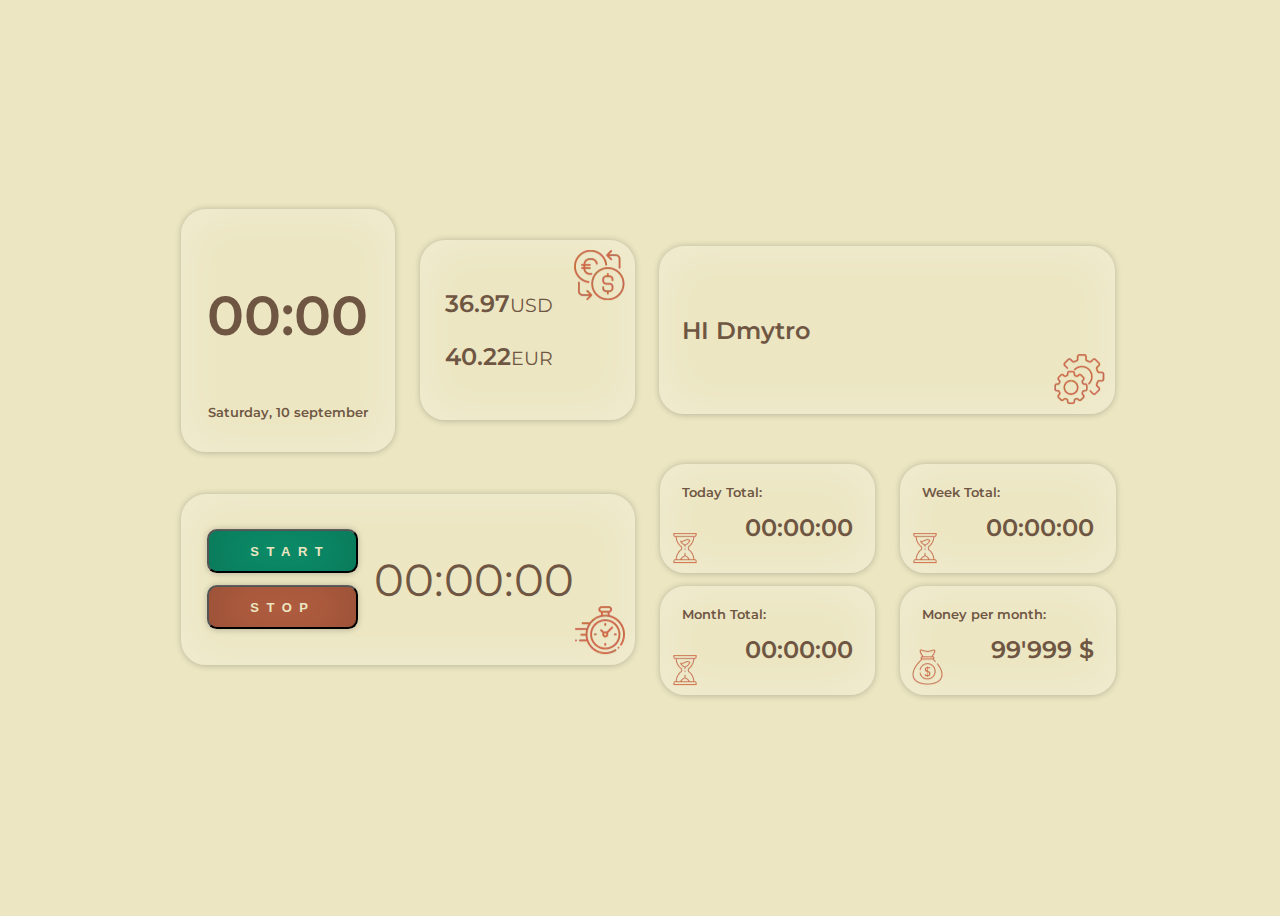
==== projects/dash/index.html @ 863b2b3f "new commit dash" ====
<!DOCTYPE html>
<html lang="en">
    <head>
    <meta charset="UTF-8">
    <meta http-equiv="X-UA-Compatible" content="IE=edge">
    <meta name="viewport" content="width=device-width, initial-scale=1.0">
    <link rel="stylesheet" href="/files/reset.css?_v=20220910190604">
    <link rel="stylesheet" href="css/style.min.css?_v=20220910190604">
    <title>Dash</title>
</head>
    <body>
        <header></header>
        <main>
            <section class="data">
                <div class="clock block">
                    <p>00:00</p>
                    <p>Saturday, 10 september</p>
                </div>
                <div class="currency block">
                    <p>36.97<span>USD</span></p>
                    <p>40.22<span>EUR</span></p>
                    <picture><source srcset="img/icons/currency.webp" type="image/webp"><img src="img/icons/currency.png" alt="currency"></picture>
                </div>
                <div class="greeting block">
                    <p>HI Dmytro</p>
                    <picture><source srcset="img/icons/settings.webp" type="image/webp"><img src="img/icons/settings.png" alt="gears"></picture>
                </div>
            </section>
            <section class="clockify_data">
                <div class="tracker block">
                    <div class="tracker__buttons">
                        <button type="button">START</button>
                        <button type="button">STOP</button>
                    </div>
                    <p>00:00:00</p>
                    <picture><source srcset="img/icons/timer.webp" type="image/webp"><img src="img/icons/timer.png" alt="timer"></picture>
                </div>
                <div class="total_data">
                    <div class="total_item block">
                        <p>Today Total:</p>
                        <p>00:00:00</p>
                        <picture><source srcset="img/icons/watch.webp" type="image/webp"><img src="img/icons/watch.png" alt="send_watch"></picture>
                    </div>
                    <div class="total_item block">
                        <p>Week Total:</p>
                        <p>00:00:00</p>
                        <picture><source srcset="img/icons/watch.webp" type="image/webp"><img src="img/icons/watch.png" alt="send_watch"></picture>
                    </div>
                    <div class="total_item block">
                        <p>Month Total:</p>
                        <p>00:00:00</p>
                        <picture><source srcset="img/icons/watch.webp" type="image/webp"><img src="img/icons/watch.png" alt="send_watch"></picture>
                    </div>
                    <div class="total_item block">
                        <p>Money per month:</p>
                        <p>99'999 <span>$</span></p>
                        <picture><source srcset="img/icons/money-bag.webp" type="image/webp"><img src="img/icons/money-bag.png" alt="send_watch"></picture>
                    </div>

                </div>
            </section>
            <section class="weather"></section>
        </main>
        <footer></footer>
        <script src="js/app.min.js?_v=20220910190604"></script>
    </body>
</html>
---- projects/dash/css/style.min.css ----
@font-face{font-family:Montserrat;font-display:swap;src:url(../fonts/Montserrat-Regular.woff2) format("woff2"),url(../fonts/Montserrat-Regular.woff) format("woff");font-weight:400;font-style:normal}@font-face{font-family:Montserrat;font-display:swap;src:url(../fonts/Montserrat-SemiBold.woff2) format("woff2"),url(../fonts/Montserrat-SemiBold.woff) format("woff");font-weight:600;font-style:normal}*{-webkit-box-sizing:border-box;box-sizing:border-box}body{font-family:Montserrat;font-weight:600;width:100%;height:100vh;background-color:#ece6c2;color:#6f5643;position:relative}.container{width:100%;max-width:1090px;padding:0 15px;margin:0 auto}button{width:151px;padding:12.5px 41px;font-weight:600;font-size:13px;text-align:center;letter-spacing:7.5px;color:#ece6c2;background:#0da077;-webkit-box-shadow:0 0 6px rgba(0,0,0,.21),inset 0 0 59px rgba(0,0,0,.3);box-shadow:0 0 6px rgba(0,0,0,.21),inset 0 0 59px rgba(0,0,0,.3);border-radius:10px}button:active{-webkit-box-shadow:0 7px 7px rgba(0,0,0,.25);box-shadow:0 7px 7px rgba(0,0,0,.25)}main{position:absolute;width:962px;top:50%;left:50%;-webkit-transform:translate(-50%,-50%);-ms-transform:translate(-50%,-50%);transform:translate(-50%,-50%)}.block{width:22.98%;padding:5px;border-radius:25px;-webkit-box-shadow:0 0 6px rgba(0,0,0,.21),inset 0 0 50px rgba(255,255,255,.3);box-shadow:0 0 6px rgba(0,0,0,.21),inset 0 0 50px rgba(255,255,255,.3)}.clockify_data,.data,.weather{padding:15px 13.5px 6px 13.5px}img{position:absolute;bottom:10px;right:10px}.data{display:-webkit-box;display:-ms-flexbox;display:flex;-webkit-box-pack:justify;-ms-flex-pack:justify;justify-content:space-between;-webkit-box-align:center;-ms-flex-align:center;align-items:center}.data .clock{padding:1.97% 2.78% 1.97% 2.71%}.data .clock p{font-size:55px;text-align:center}.data .clock p:last-child{font-size:13px}.data .currency{position:relative;padding:2.67%}.data .currency p{font-size:24px}.data .currency p span{font-weight:400;font-size:19px}.data .currency p:nth-child(2){margin-top:13px}.data .currency img{top:10px}.data .greeting{position:relative;width:48.78%;padding:4.86% 2.38%}.data .greeting p{font-size:24px}.clockify_data{display:-webkit-box;display:-ms-flexbox;display:flex;-webkit-box-pack:justify;-ms-flex-pack:justify;justify-content:space-between;-webkit-box-align:center;-ms-flex-align:center;align-items:center;padding-top:6px}.clockify_data .tracker{position:relative;width:48.61%;padding:13px 45px 13px 26.87px;display:-webkit-box;display:-ms-flexbox;display:flex;-webkit-box-pack:justify;-ms-flex-pack:justify;justify-content:space-between;-webkit-box-align:center;-ms-flex-align:center;align-items:center;margin:10px 0}.clockify_data .tracker .tracker__buttons{display:-webkit-box;display:-ms-flexbox;display:flex;-webkit-box-orient:vertical;-webkit-box-direction:normal;-ms-flex-direction:column;flex-direction:column}.clockify_data .tracker .tracker__buttons button:last-child{margin-top:12px;background-color:#cc6b49}.clockify_data .tracker p{font-weight:400;font-size:45px}.clockify_data .total_data{width:48.77%;display:-webkit-box;display:-ms-flexbox;display:flex;-webkit-box-pack:justify;-ms-flex-pack:justify;justify-content:space-between;-ms-flex-wrap:wrap;flex-wrap:wrap;gap:13px}.clockify_data .total_data .total_item{position:relative;min-width:47.33%;padding:7px 22px}.clockify_data .total_data .total_item p{font-size:13px}.clockify_data .total_data .total_item p:nth-child(2){margin-top:11px;text-align:right;font-size:24px}.clockify_data .total_data .total_item img{left:10px}
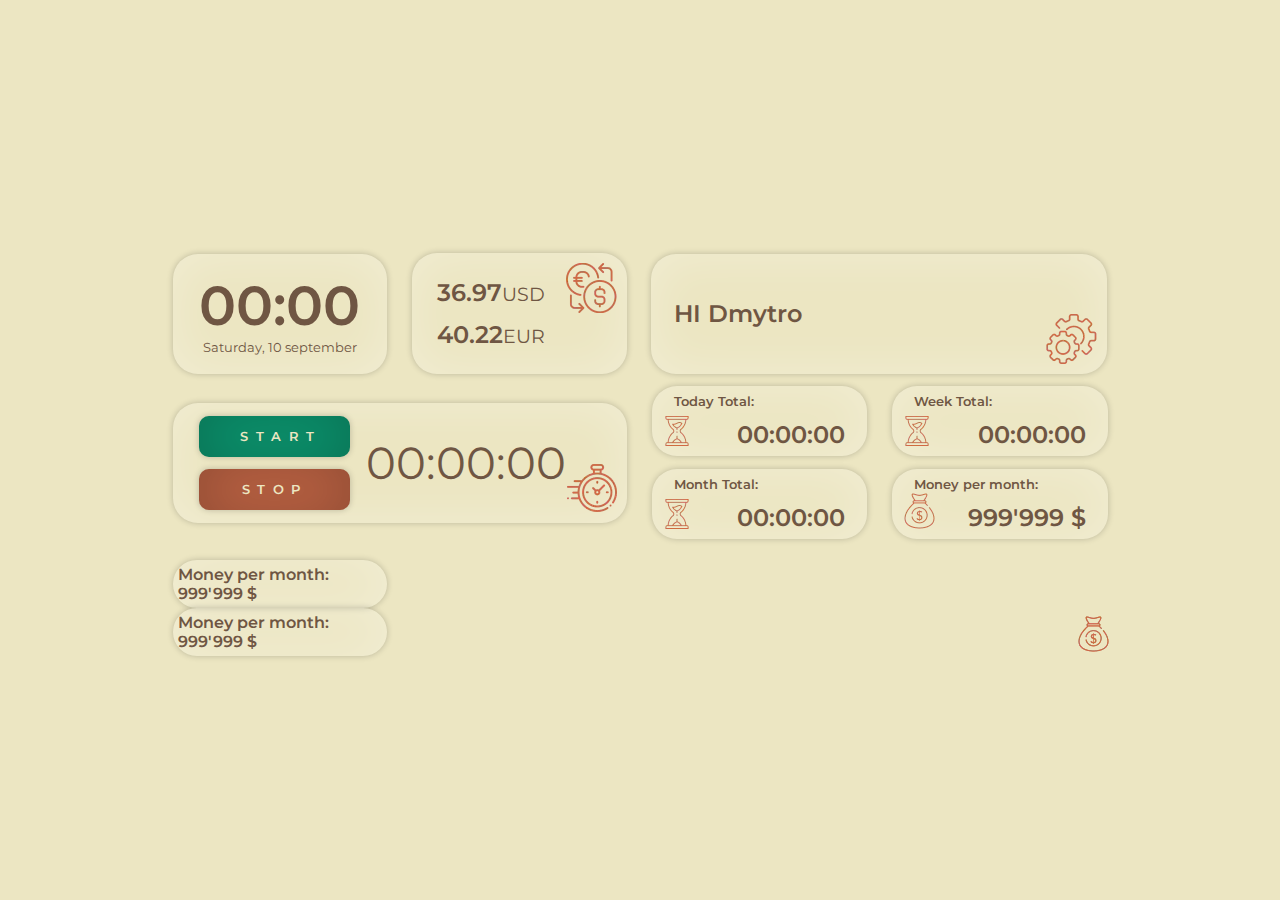
==== commit f838df9a: "new" ====
--- a/projects/dash/index.html
+++ b/projects/dash/index.html
@@ -4,8 +4,8 @@
     <meta charset="UTF-8">
     <meta http-equiv="X-UA-Compatible" content="IE=edge">
     <meta name="viewport" content="width=device-width, initial-scale=1.0">
-    <link rel="stylesheet" href="/files/reset.css?_v=20220910190604">
-    <link rel="stylesheet" href="css/style.min.css?_v=20220910190604">
+    <link rel="stylesheet" href="/files/reset.css">
+    <link rel="stylesheet" href="css/style.css">
     <title>Dash</title>
 </head>
     <body>
@@ -53,16 +53,27 @@
                     </div>
                     <div class="total_item block">
                         <p>Money per month:</p>
-                        <p>99'999 <span>$</span></p>
+                        <p>999'999 <span>$</span></p>
                         <picture><source srcset="img/icons/money-bag.webp" type="image/webp"><img src="img/icons/money-bag.png" alt="send_watch"></picture>
                     </div>
 
                 </div>
             </section>
-            <section class="weather"></section>
+            <section class="weather">
+                <div class="total_item block">
+                    <p>Money per month:</p>
+                    <p>999'999 <span>$</span></p>
+                    <picture><source srcset="img/icons/money-bag.webp" type="image/webp"><img src="img/icons/money-bag.png" alt="send_watch"></picture>
+                </div>
+                <div class="total_item block">
+                    <p>Money per month:</p>
+                    <p>999'999 <span>$</span></p>
+                    <picture><source srcset="img/icons/money-bag.webp" type="image/webp"><img src="img/icons/money-bag.png" alt="send_watch"></picture>
+                </div>                 
+            </section>
         </main>
         <footer></footer>
-        <script src="js/app.min.js?_v=20220910190604"></script>
+        <script src="js/app.min.js?_v=20220910194138"></script>
     </body>
 </html>
 
--- a/projects/dash/css/style.css
+++ b/projects/dash/css/style.css
@@ -0,0 +1,310 @@
+@font-face {
+  font-family: Montserrat;
+  font-display: swap;
+  src: url("../fonts/Montserrat-Regular.woff2") format("woff2"), url("../fonts/Montserrat-Regular.woff") format("woff");
+  font-weight: 400;
+  font-style: normal;
+}
+
+@font-face {
+  font-family: Montserrat;
+  font-display: swap;
+  src: url("../fonts/Montserrat-SemiBold.woff2") format("woff2"), url("../fonts/Montserrat-SemiBold.woff") format("woff");
+  font-weight: 600;
+  font-style: normal;
+}
+
+/***
+    The new CSS reset - version 1.7.3 (last updated 7.8.2022)
+    GitHub page: https://github.com/elad2412/the-new-css-reset
+***/
+
+/*
+    Remove all the styles of the "User-Agent-Stylesheet", except for the 'display' property
+    - The "symbol *" part is to solve Firefox SVG sprite bug
+ */
+ *:where(:not(html, iframe, canvas, img, svg, video, audio):not(svg *, symbol *)) {
+  all: unset;
+  display: revert;
+}
+
+/* Preferred box-sizing value */
+*,
+*::before,
+*::after {
+  box-sizing: border-box;
+}
+
+/* Reapply the pointer cursor for anchor tags */
+a, button {
+  cursor: revert;
+}
+
+/* Remove list styles (bullets/numbers) */
+ol, ul, menu {
+  list-style: none;
+}
+
+/* For images to not be able to exceed their container */
+img {
+  max-width: 100%;
+}
+
+/* removes spacing between cells in tables */
+table {
+  border-collapse: collapse;
+}
+
+/* Safari - solving issue when using user-select:none on the <body> text input doesn't working */
+input, textarea {
+  -webkit-user-select: auto;
+}
+
+/* revert the 'white-space' property for textarea elements on Safari */
+textarea {
+  white-space: revert;
+}
+
+/* minimum style to allow to style meter element */
+meter {
+  -webkit-appearance: revert;
+  appearance: revert;
+}
+
+/* reset default text opacity of input placeholder */
+::placeholder {
+  color: unset;
+}
+
+/* fix the feature of 'hidden' attribute.
+ display:revert; revert to element instead of attribute */
+:where([hidden]) {
+  display: none;
+}
+
+/* revert for bug in Chromium browsers
+ - fix for the content editable attribute will work properly.
+ - webkit-user-select: auto; added for Safari in case of using user-select:none on wrapper element*/
+:where([contenteditable]:not([contenteditable="false"])) {
+  -moz-user-modify: read-write;
+  -webkit-user-modify: read-write;
+  overflow-wrap: break-word;
+  -webkit-line-break: after-white-space;
+  -webkit-user-select: auto;
+}
+
+/* apply back the draggable feature - exist only in Chromium and Safari */
+:where([draggable="true"]) {
+  -webkit-user-drag: element;
+}
+
+* {
+  -webkit-box-sizing: border-box;
+          box-sizing: border-box;
+}
+
+body {
+  font-family: "Montserrat";
+  font-weight: 600;
+  width: 100%;
+  height: 100vh;
+  background-color: #ECE6C2;
+  color: #6F5643;
+  position: relative;
+}
+
+.container {
+  width: 100%;
+  max-width: 1090px;
+  padding: 0 15px;
+  margin: 0 auto;
+}
+
+button {
+  width: 151px;
+  padding: 12.5px 41px;
+  font-weight: 600;
+  font-size: 13px;
+  text-align: center;
+  letter-spacing: 7.5px;
+  color: #ECE6C2;
+  background: #0DA077;
+  -webkit-box-shadow: 0px 0px 6px rgba(0, 0, 0, 0.21), inset 0px 0px 59px rgba(0, 0, 0, 0.3);
+          box-shadow: 0px 0px 6px rgba(0, 0, 0, 0.21), inset 0px 0px 59px rgba(0, 0, 0, 0.3);
+  border-radius: 10px;
+}
+
+button:active {
+  -webkit-box-shadow: 0px 7px 7px rgba(0, 0, 0, 0.25);
+          box-shadow: 0px 7px 7px rgba(0, 0, 0, 0.25);
+}
+
+main {
+  position: absolute;
+  width: 962px;
+  top: 50%;
+  left: 50%;
+  -webkit-transform: translate(-50%, -50%);
+      -ms-transform: translate(-50%, -50%);
+          transform: translate(-50%, -50%);
+}
+
+.block {
+  width: 22.98%;
+  padding: 5px;
+  border-radius: 25px;
+  -webkit-box-shadow: 0px 0px 6px rgba(0, 0, 0, 0.21), inset 0px 0px 50px rgba(255, 255, 255, 0.3);
+          box-shadow: 0px 0px 6px rgba(0, 0, 0, 0.21), inset 0px 0px 50px rgba(255, 255, 255, 0.3);
+}
+
+.data,
+.clockify_data,
+.weather {
+  padding: 15px 13.5px 6px 13.5px;
+}
+
+img {
+  position: absolute;
+  bottom: 10px;
+  right: 10px;
+}
+
+.data {
+  display: -webkit-box;
+  display: -ms-flexbox;
+  display: flex;
+  -webkit-box-pack: justify;
+      -ms-flex-pack: justify;
+          justify-content: space-between;
+  -webkit-box-align: center;
+      -ms-flex-align: center;
+          align-items: center;
+}
+
+.data .clock {
+  padding: 18.5px 24.5px;
+}
+
+.data .clock p {
+  font-size: 55px;
+  text-align: center;
+}
+
+.data .clock p:last-child {
+  font-size: 13px;
+  font-weight: 400;
+}
+
+.data .currency {
+  position: relative;
+  padding: 25px;
+}
+
+.data .currency p {
+  font-size: 24px;
+}
+
+.data .currency p span {
+  font-weight: 400;
+  font-size: 19px;
+}
+
+.data .currency p:nth-child(2) {
+  margin-top: 13px;
+}
+
+.data .currency img {
+  top: 10px;
+}
+
+.data .greeting {
+  position: relative;
+  width: 48.78%;
+  padding: 45.5px 22.25px;
+}
+
+.data .greeting p {
+  font-size: 24px;
+}
+
+.clockify_data {
+  display: -webkit-box;
+  display: -ms-flexbox;
+  display: flex;
+  -webkit-box-pack: justify;
+      -ms-flex-pack: justify;
+          justify-content: space-between;
+  -webkit-box-align: center;
+      -ms-flex-align: center;
+          align-items: center;
+  padding-top: 6px;
+}
+
+.clockify_data .tracker {
+  position: relative;
+  width: 48.61%;
+  padding: 13px 45px 13px 26.87px;
+  display: -webkit-box;
+  display: -ms-flexbox;
+  display: flex;
+  -webkit-box-pack: justify;
+      -ms-flex-pack: justify;
+          justify-content: space-between;
+  -webkit-box-align: center;
+      -ms-flex-align: center;
+          align-items: center;
+  margin: 10px 0;
+}
+
+.clockify_data .tracker .tracker__buttons {
+  display: -webkit-box;
+  display: -ms-flexbox;
+  display: flex;
+  -webkit-box-orient: vertical;
+  -webkit-box-direction: normal;
+      -ms-flex-direction: column;
+          flex-direction: column;
+}
+
+.clockify_data .tracker .tracker__buttons button:last-child {
+  margin-top: 12px;
+  background-color: #CC6B49;
+}
+
+.clockify_data .tracker p {
+  font-weight: 400;
+  font-size: 45px;
+}
+
+.clockify_data .total_data {
+  width: 48.77%;
+  display: -webkit-box;
+  display: -ms-flexbox;
+  display: flex;
+  -webkit-box-pack: justify;
+      -ms-flex-pack: justify;
+          justify-content: space-between;
+  -ms-flex-wrap: wrap;
+      flex-wrap: wrap;
+  gap: 13px;
+}
+
+.clockify_data .total_data .total_item {
+  position: relative;
+  min-width: 47.33%;
+  padding: 7px 22px;
+}
+
+.clockify_data .total_data .total_item p {
+  font-size: 13px;
+}
+
+.clockify_data .total_data .total_item p:nth-child(2) {
+  margin-top: 11px;
+  text-align: right;
+  font-size: 24px;
+}
+
+.clockify_data .total_data .total_item img {
+  left: 10px;
+}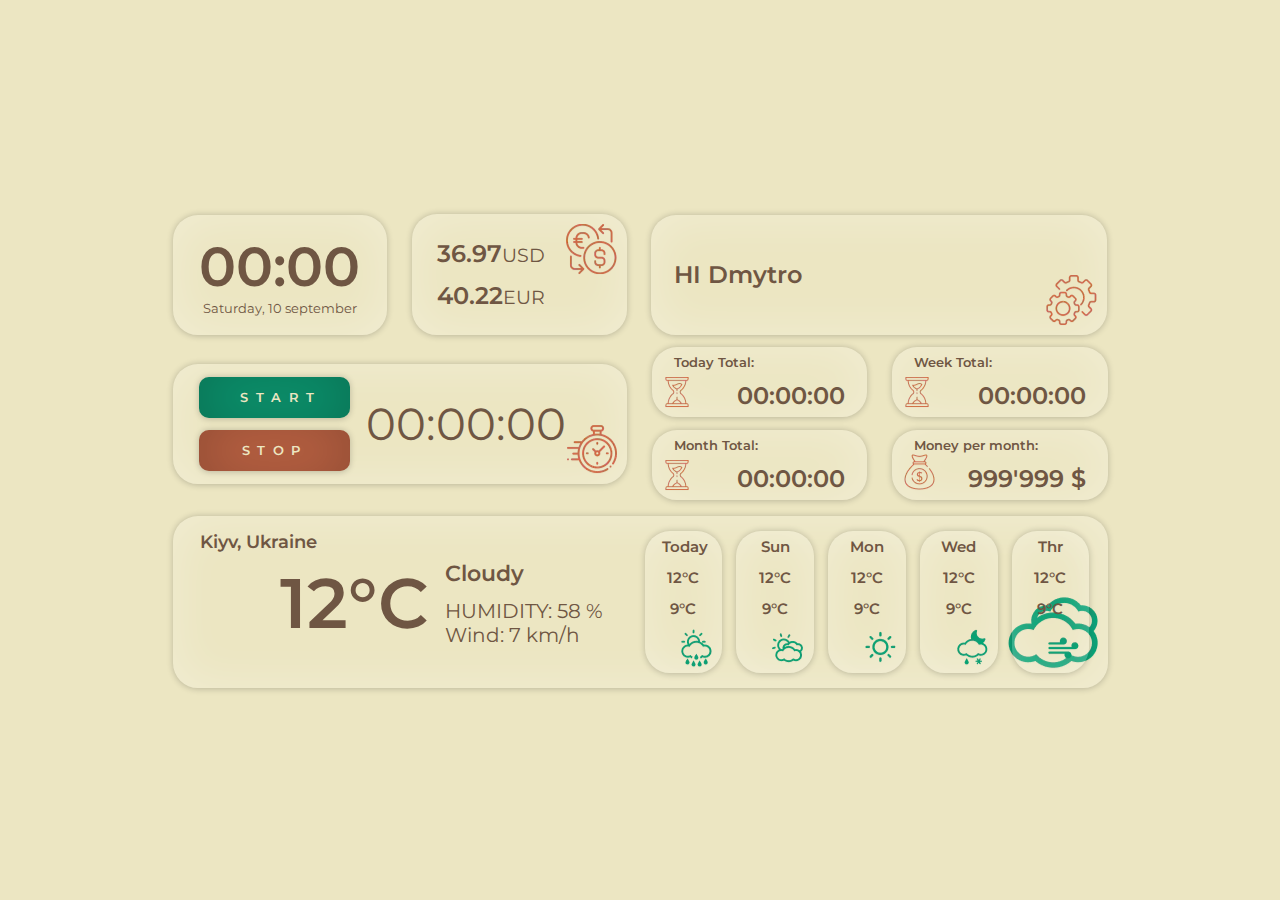
==== commit c13a24c8: "Add files via upload" ====
--- a/projects/dash/index.html
+++ b/projects/dash/index.html
@@ -4,11 +4,48 @@
     <meta charset="UTF-8">
     <meta http-equiv="X-UA-Compatible" content="IE=edge">
     <meta name="viewport" content="width=device-width, initial-scale=1.0">
-    <link rel="stylesheet" href="/files/reset.css">
-    <link rel="stylesheet" href="css/style.css">
+    <link rel="stylesheet" href="css/style.min.css?_v=20220913010704">
     <title>Dash</title>
 </head>
     <body>
+        <style>
+            *:where(:not(iframe, canvas, img, svg, video):not(svg *, symbol *)) {
+            all: unset;
+            display: revert;
+            }
+            *,
+            *::before,
+            *::after {
+            box-sizing: border-box;
+            }
+            a {
+            cursor: revert;
+            }
+            ol, ul, menu {
+            list-style: none;
+            }
+            img {
+            max-width: 100%;
+            }
+            table {
+            border-collapse: collapse;
+            }
+            textarea {
+            white-space: revert;
+            }
+            :where([hidden]){
+            display:none;
+            }
+            :where([contenteditable]){
+            -moz-user-modify: read-write;
+            -webkit-user-modify: read-write;
+            overflow-wrap: break-word;
+            -webkit-line-break: after-white-space;
+            }
+            :where([draggable="true"]) {
+            -webkit-user-drag: element;
+            }
+        </style>
         <header></header>
         <main>
             <section class="data">
@@ -56,24 +93,59 @@
                         <p>999'999 <span>$</span></p>
                         <picture><source srcset="img/icons/money-bag.webp" type="image/webp"><img src="img/icons/money-bag.png" alt="send_watch"></picture>
                     </div>
-
                 </div>
             </section>
-            <section class="weather">
-                <div class="total_item block">
-                    <p>Money per month:</p>
-                    <p>999'999 <span>$</span></p>
-                    <picture><source srcset="img/icons/money-bag.webp" type="image/webp"><img src="img/icons/money-bag.png" alt="send_watch"></picture>
-                </div>
-                <div class="total_item block">
-                    <p>Money per month:</p>
-                    <p>999'999 <span>$</span></p>
-                    <picture><source srcset="img/icons/money-bag.webp" type="image/webp"><img src="img/icons/money-bag.png" alt="send_watch"></picture>
-                </div>                 
+            <section class="third_row">
+                <section class="weather block">
+                    <picture><source srcset="img/weather_icons/clouds.webp" type="image/webp"><img src="img/weather_icons/clouds.png" alt=""></picture>
+                   <div class="weather_current">
+                        <p class="weather_location">Kiyv, Ukraine</p>
+                        <div class="weather_data_wrapper">
+                            <p>12°C</p>
+                            <div class="weather_current_data">
+                                <p>Cloudy</p>
+                                <p>HUMIDITY: 58 %</p>
+                                <p>Wind: 7 km/h</p>
+                            </div>
+                        </div>
+                    </div>
+                   <div class="weather_forecast">
+                        <div class="weather_day block">
+                            <p class="title">Today</p>
+                            <p class="max">12°C</p>
+                            <p class="min">9°C</p>
+                            <picture><source srcset="img/weather_icons/sun_rain_clouds.webp" type="image/webp"><img src="img/weather_icons/sun_rain_clouds.png" alt="sun_rain_clouds"></picture>
+                        </div>
+                        <div class="weather_day block">
+                            <p class="title">Sun</p>
+                            <p class="max">12°C</p>
+                            <p class="min">9°C</p>
+                            <picture><source srcset="img/weather_icons/sun_cluds.webp" type="image/webp"><img src="img/weather_icons/sun_cluds.png" alt="sun_cluds"></picture>
+                        </div>
+                        <div class="weather_day block">
+                            <p class="title">Mon</p>
+                            <p class="max">12°C</p>
+                            <p class="min">9°C</p>
+                            <picture><source srcset="img/weather_icons/sun.webp" type="image/webp"><img src="img/weather_icons/sun.png" alt="sun"></picture>
+                        </div>
+                        <div class="weather_day block">
+                            <p class="title">Wed</p>
+                            <p class="max">12°C</p>
+                            <p class="min">9°C</p>
+                            <picture><source srcset="img/weather_icons/rain_snow_moon.webp" type="image/webp"><img src="img/weather_icons/rain_snow_moon.png" alt="rain_snow_moon"></picture>
+                        </div>
+                        <div class="weather_day block">
+                            <p class="title">Thr</p>
+                            <p class="max">12°C</p>
+                            <p class="min">9°C</p>
+                            <picture><source srcset="img/weather_icons/wind.webp" type="image/webp"><img src="img/weather_icons/wind.png" alt="wind"></picture>
+                        </div>
+                   </div>
+                </section>
             </section>
         </main>
         <footer></footer>
-        <script src="js/app.min.js?_v=20220910194138"></script>
+        <script src="js/app.min.js?_v=20220913010704"></script>
     </body>
 </html>
 
--- a/projects/dash/css/style.min.css
+++ b/projects/dash/css/style.min.css
@@ -0,0 +1 @@
+@font-face{font-family:Montserrat;font-display:swap;src:url(../fonts/Montserrat-Regular.woff2) format("woff2"),url(../fonts/Montserrat-Regular.woff) format("woff");font-weight:400;font-style:normal}@font-face{font-family:Montserrat;font-display:swap;src:url(../fonts/Montserrat-SemiBold.woff2) format("woff2"),url(../fonts/Montserrat-SemiBold.woff) format("woff");font-weight:600;font-style:normal}*{-webkit-box-sizing:border-box;box-sizing:border-box}body{font-family:Montserrat;font-weight:600;width:100%;height:100vh;background-color:#ece6c2;color:#6f5643;position:relative}.container{width:100%;max-width:1090px;padding:0 15px;margin:0 auto}button{width:151px;padding:12.5px 41px;font-weight:600;font-size:13px;text-align:center;letter-spacing:7.5px;color:#ece6c2;background:#0da077;-webkit-box-shadow:0 0 6px rgba(0,0,0,.21),inset 0 0 59px rgba(0,0,0,.3);box-shadow:0 0 6px rgba(0,0,0,.21),inset 0 0 59px rgba(0,0,0,.3);border-radius:10px}button:active{-webkit-box-shadow:0 7px 7px rgba(0,0,0,.25);box-shadow:0 7px 7px rgba(0,0,0,.25)}main{position:absolute;width:962px;top:50%;left:50%;-webkit-transform:translate(-50%,-50%);-ms-transform:translate(-50%,-50%);transform:translate(-50%,-50%)}.block{width:22.98%;padding:5px;border-radius:25px;-webkit-box-shadow:0 0 6px rgba(0,0,0,.21),inset 0 0 50px rgba(255,255,255,.3);box-shadow:0 0 6px rgba(0,0,0,.21),inset 0 0 50px rgba(255,255,255,.3)}.clockify_data,.data,.weather{padding:15px 13.5px 6px 13.5px}img{position:absolute;bottom:10px;right:10px}.data{display:-webkit-box;display:-ms-flexbox;display:flex;-webkit-box-pack:justify;-ms-flex-pack:justify;justify-content:space-between;-webkit-box-align:center;-ms-flex-align:center;align-items:center}.data .clock{padding:18.5px 24.5px}.data .clock p{font-size:55px;text-align:center}.data .clock p:last-child{font-size:13px;font-weight:400}.data .currency{position:relative;padding:25px}.data .currency p{font-size:24px}.data .currency p span{font-weight:400;font-size:19px}.data .currency p:nth-child(2){margin-top:13px}.data .currency img{top:10px}.data .greeting{position:relative;width:48.78%;padding:45.5px 22.25px}.data .greeting p{font-size:24px}.clockify_data{display:-webkit-box;display:-ms-flexbox;display:flex;-webkit-box-pack:justify;-ms-flex-pack:justify;justify-content:space-between;-webkit-box-align:center;-ms-flex-align:center;align-items:center;padding-top:6px}.clockify_data .tracker{position:relative;width:48.61%;padding:13px 45px 13px 26.87px;display:-webkit-box;display:-ms-flexbox;display:flex;-webkit-box-pack:justify;-ms-flex-pack:justify;justify-content:space-between;-webkit-box-align:center;-ms-flex-align:center;align-items:center;margin:10px 0}.clockify_data .tracker .tracker__buttons{display:-webkit-box;display:-ms-flexbox;display:flex;-webkit-box-orient:vertical;-webkit-box-direction:normal;-ms-flex-direction:column;flex-direction:column}.clockify_data .tracker .tracker__buttons button:last-child{margin-top:12px;background-color:#cc6b49}.clockify_data .tracker p{font-weight:400;font-size:45px}.clockify_data .total_data{width:48.77%;display:-webkit-box;display:-ms-flexbox;display:flex;-webkit-box-pack:justify;-ms-flex-pack:justify;justify-content:space-between;-ms-flex-wrap:wrap;flex-wrap:wrap;gap:13px}.clockify_data .total_data .total_item{position:relative;min-width:47.33%;padding:7px 22px}.clockify_data .total_data .total_item p{font-size:13px}.clockify_data .total_data .total_item p:nth-child(2){margin-top:11px;text-align:right;font-size:24px}.clockify_data .total_data .total_item img{left:10px}.third_row{padding:10.44px 13.5px 13px}.third_row .weather{width:100%;display:-webkit-box;display:-ms-flexbox;display:flex;padding:15px 18.17px 15px 27.37px;position:relative}.third_row .weather>img{width:100%;max-width:90px;position:absolute;left:10px;bottom:0}.third_row .weather .weather_current{width:50%}.third_row .weather .weather_current>p{font-size:18px}.third_row .weather .weather_current .weather_data_wrapper{padding:7px 0;padding-right:41.24px;display:-webkit-box;display:-ms-flexbox;display:flex;-webkit-box-pack:end;-ms-flex-pack:end;justify-content:end}.third_row .weather .weather_current .weather_data_wrapper>p{padding-right:16.36px;font-size:70px}.third_row .weather .weather_current .weather_data_wrapper .weather_current_data p{font-size:20px;font-weight:400}.third_row .weather .weather_current .weather_data_wrapper .weather_current_data p:first-child{font-size:22px;font-weight:600;margin-bottom:12px}.third_row .weather .weather_forecast{width:50%;display:-webkit-box;display:-ms-flexbox;display:flex;-webkit-box-pack:justify;-ms-flex-pack:justify;justify-content:space-between;-webkit-box-align:center;-ms-flex-align:center;align-items:center}.third_row .weather .weather_day{position:relative;width:17.46%;padding:6px 17px;padding-bottom:42.5px}.third_row .weather .weather_day img{width:100%;max-width:41px;position:absolute;right:5px;bottom:5px}.third_row .weather .weather_day>p{text-align:center;font-size:15px;margin-bottom:12px}